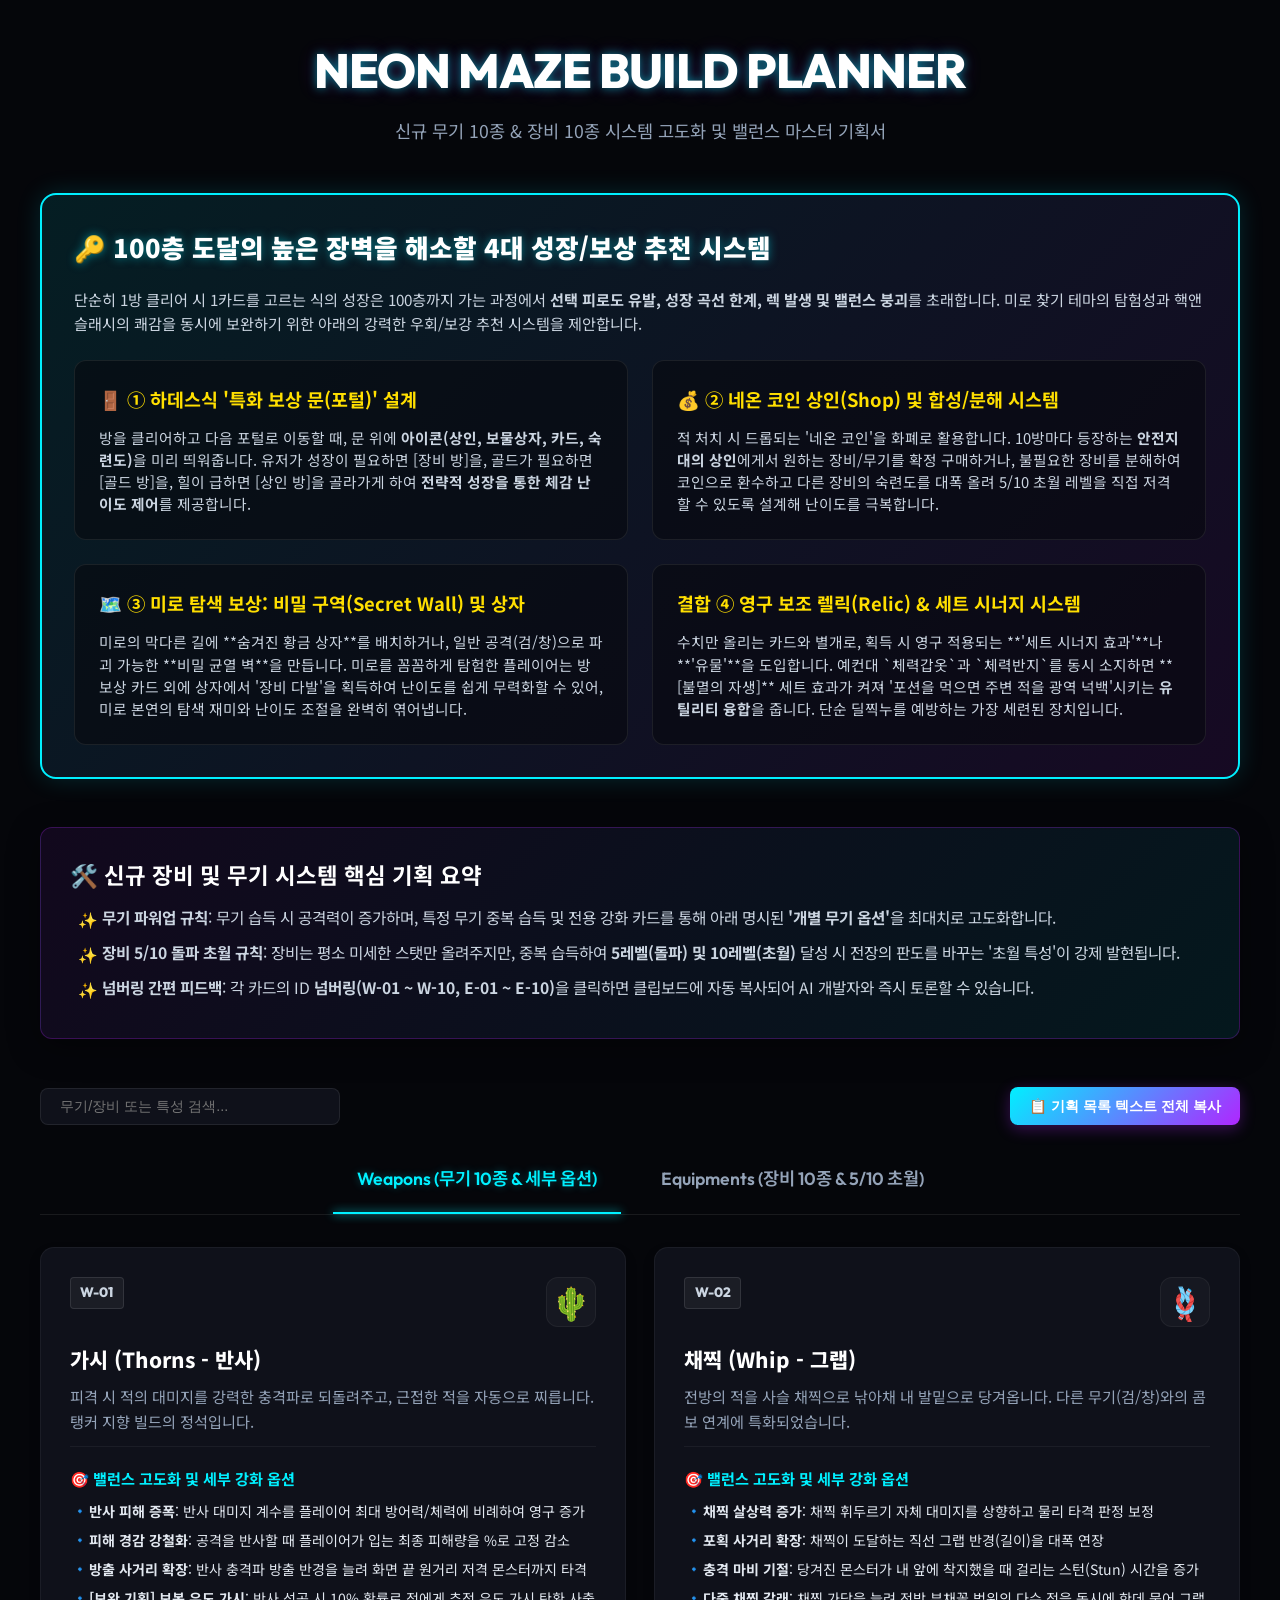
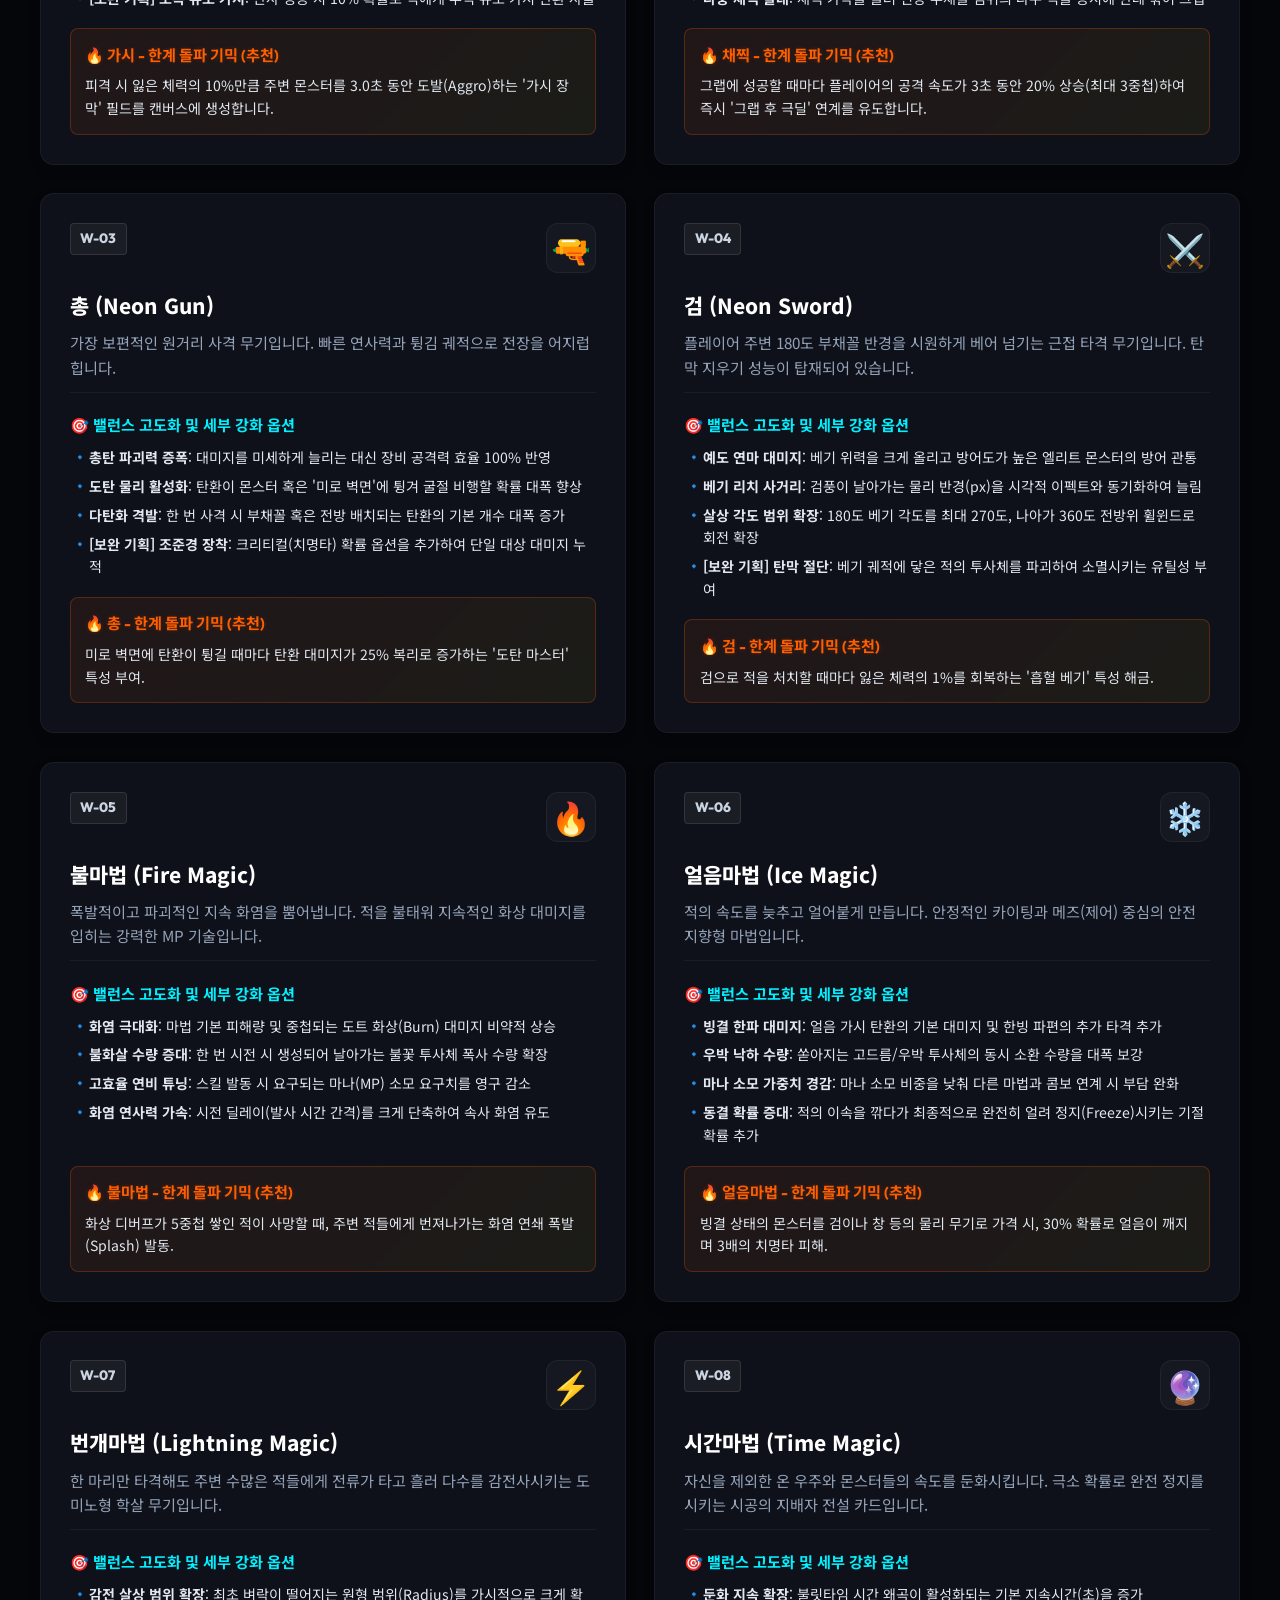
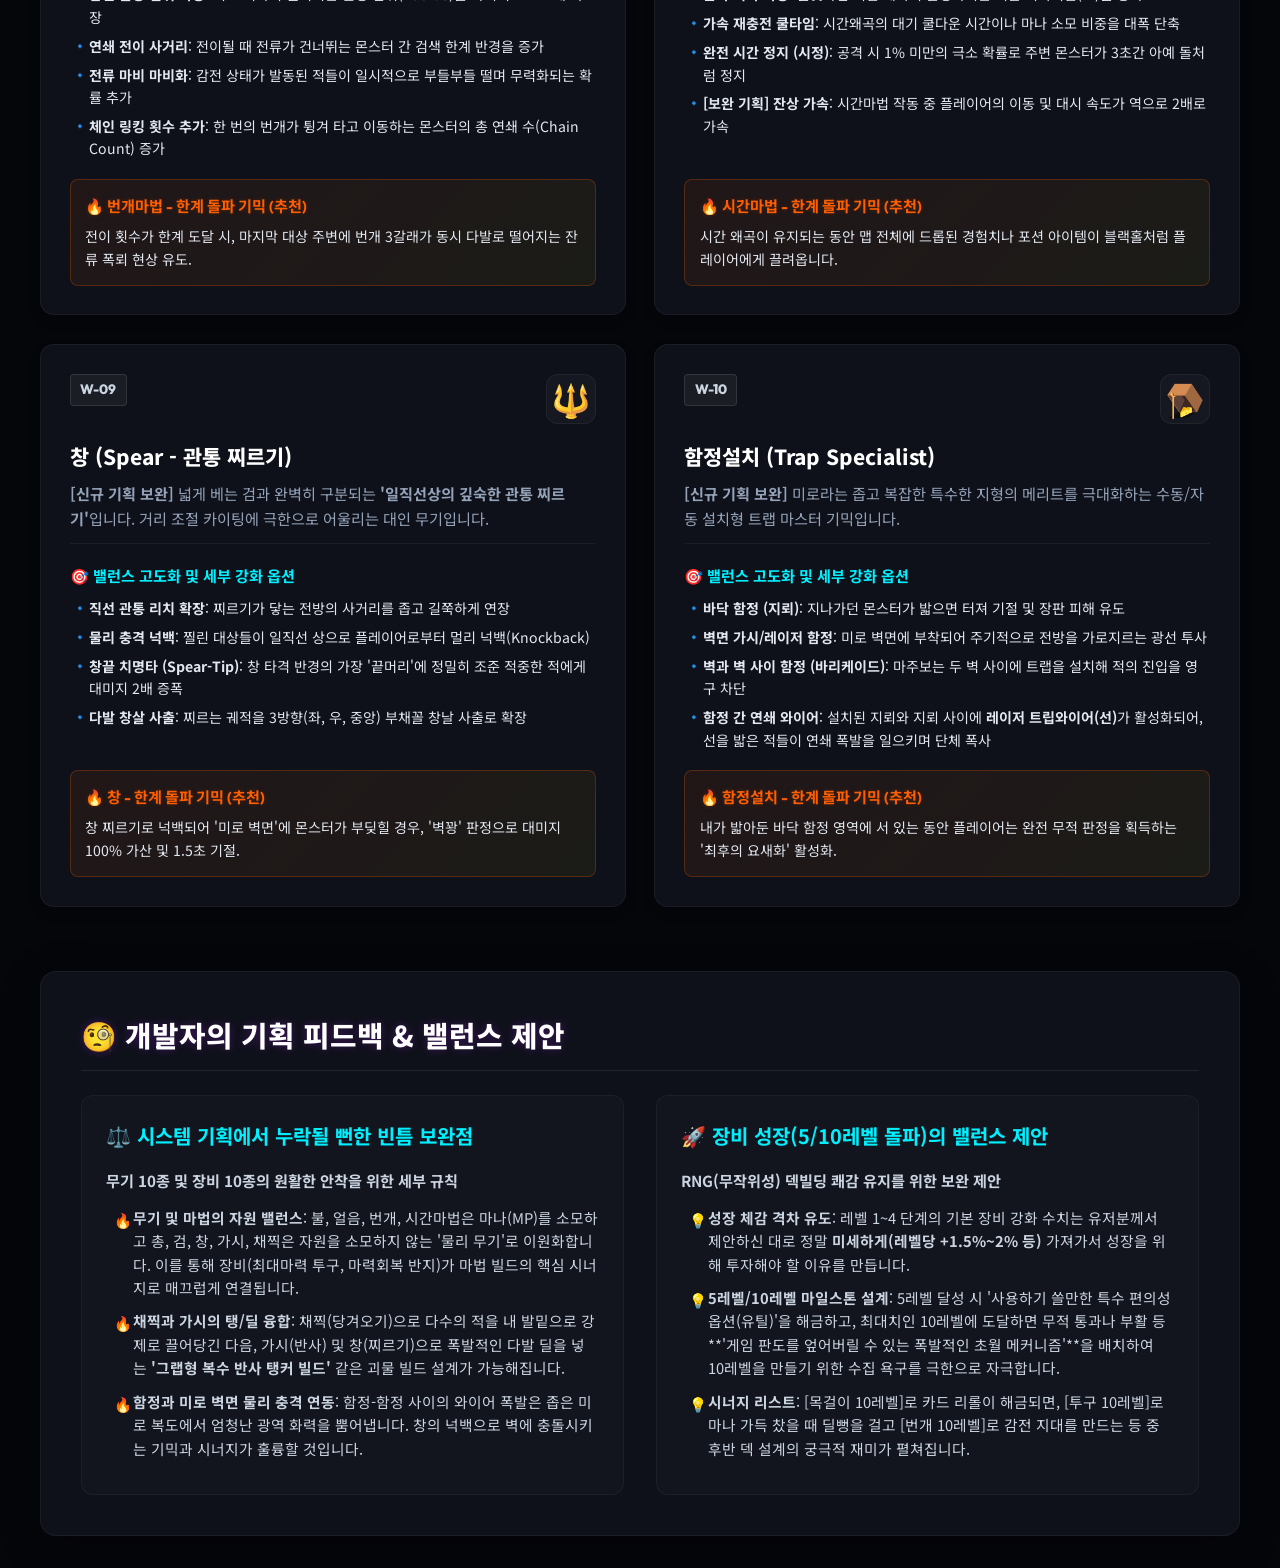
==== cards_list.html @ 419f5052 "밸런스조절4" ====
<!DOCTYPE html>
<html lang="ko">
<head>
    <meta charset="UTF-8">
    <meta name="viewport" content="width=device-width, initial-scale=1.0">
    <title>네온 로그라이크 - 신규 무기/장비 기획 마스터 플래너</title>
    <!-- 구글 폰트 적용 (Outfit & Noto Sans KR) -->
    <link rel="preconnect" href="https://fonts.googleapis.com">
    <link rel="preconnect" href="https://fonts.gstatic.com" crossorigin>
    <link href="https://fonts.googleapis.com/css2?family=Noto+Sans+KR:wght@300;400;500;700;900&family=Outfit:wght@300;400;600;800&display=swap" rel="stylesheet">
    
    <style>
        :root {
            --bg-darker: #05060a;
            --bg-dark: #08090e;
            --bg-card: #0f111a;
            --border-neon: rgba(0, 240, 255, 0.15);
            --neon-blue: #00f0ff;
            --neon-purple: #b026ff;
            --neon-green: #39ff14;
            --neon-pink: #ff0055;
            --neon-yellow: #ffdf00;
            --neon-orange: #ff5e00;
            
            --rarity-common: #8e9297;
            --rarity-rare: #00f0ff;
            --rarity-epic: #b026ff;
            --rarity-legendary: #ffdf00;

            --font-main: 'Noto Sans KR', sans-serif;
            --font-title: 'Outfit', 'Noto Sans KR', sans-serif;
        }

        * {
            box-sizing: border-box;
            margin: 0;
            padding: 0;
        }

        body {
            background-color: var(--bg-darker);
            color: #e2e8f0;
            font-family: var(--font-main);
            line-height: 1.6;
            padding: 2rem 1rem;
            min-height: 100vh;
        }

        .container {
            max-width: 1200px;
            margin: 0 auto;
        }

        header {
            text-align: center;
            margin-bottom: 3rem;
            position: relative;
        }

        header h1 {
            font-family: var(--font-title);
            font-size: 3rem;
            font-weight: 800;
            letter-spacing: -1px;
            color: #fff;
            text-shadow: 0 0 10px rgba(0, 240, 255, 0.5), 0 0 20px rgba(176, 38, 255, 0.2);
            margin-bottom: 0.5rem;
        }

        header p {
            color: #94a3b8;
            font-size: 1.1rem;
        }

        /* 기획 길잡이 */
        .planning-intro {
            background: linear-gradient(135deg, rgba(176, 38, 255, 0.08) 0%, rgba(0, 240, 255, 0.08) 100%);
            border: 1px solid rgba(176, 38, 255, 0.25);
            border-radius: 12px;
            padding: 1.8rem;
            margin-bottom: 3rem;
            box-shadow: 0 8px 32px rgba(0, 0, 0, 0.4);
        }

        .planning-intro h2 {
            font-size: 1.4rem;
            color: #fff;
            margin-bottom: 0.8rem;
            display: flex;
            align-items: center;
            gap: 0.5rem;
        }

        .planning-intro ul {
            list-style: none;
            padding-left: 0.5rem;
        }

        .planning-intro li {
            margin-bottom: 0.6rem;
            position: relative;
            padding-left: 1.5rem;
            color: #cbd5e1;
            font-size: 0.98rem;
        }

        .planning-intro li::before {
            content: "✨";
            position: absolute;
            left: 0;
            top: 2px;
            color: var(--neon-blue);
        }

        /* 100층 난이도 완화 추천 기획 대시보드 */
        .level-100-solution {
            background: linear-gradient(135deg, rgba(0, 240, 255, 0.1) 0%, rgba(176, 38, 255, 0.1) 100%);
            border: 2px solid var(--neon-blue);
            border-radius: 16px;
            padding: 2rem;
            margin-bottom: 3rem;
            box-shadow: 0 0 25px rgba(0, 240, 255, 0.15);
        }

        .level-100-solution h2 {
            font-size: 1.6rem;
            font-weight: 900;
            color: #fff;
            margin-bottom: 1.2rem;
            display: flex;
            align-items: center;
            gap: 0.6rem;
            text-shadow: 0 0 10px rgba(0, 240, 255, 0.5);
        }

        .solution-grid {
            display: grid;
            grid-template-columns: 1fr;
            gap: 1.5rem;
            margin-top: 1.5rem;
        }

        @media (min-width: 768px) {
            .solution-grid {
                grid-template-columns: repeat(2, 1fr);
            }
        }

        .solution-card {
            background: rgba(8, 9, 14, 0.6);
            border: 1px solid rgba(255, 255, 255, 0.08);
            border-radius: 12px;
            padding: 1.5rem;
            transition: all 0.3s;
        }

        .solution-card:hover {
            border-color: var(--neon-purple);
            transform: translateY(-2px);
            box-shadow: 0 5px 15px rgba(176, 38, 255, 0.1);
        }

        .solution-card h3 {
            font-size: 1.15rem;
            color: var(--neon-yellow);
            margin-bottom: 0.8rem;
            display: flex;
            align-items: center;
            gap: 0.5rem;
        }

        .solution-card p {
            font-size: 0.92rem;
            color: #cbd5e1;
            line-height: 1.5;
        }

        /* 탭 내비게이션 */
        .tabs {
            display: flex;
            justify-content: center;
            gap: 1rem;
            margin-bottom: 2rem;
            border-bottom: 1px solid rgba(255, 255, 255, 0.08);
            padding-bottom: 1rem;
            flex-wrap: wrap;
        }

        .tab-btn {
            background: transparent;
            border: none;
            color: #94a3b8;
            font-family: var(--font-title);
            font-size: 1.1rem;
            font-weight: 600;
            padding: 0.5rem 1.5rem;
            cursor: pointer;
            transition: all 0.3s ease;
            position: relative;
            outline: none;
        }

        .tab-btn:hover {
            color: #fff;
        }

        .tab-btn.active {
            color: var(--neon-blue);
            text-shadow: 0 0 8px rgba(0, 240, 255, 0.3);
        }

        .tab-btn.active::after {
            content: "";
            position: absolute;
            bottom: -1rem;
            left: 0;
            width: 100%;
            height: 2px;
            background-color: var(--neon-blue);
            box-shadow: 0 0 10px var(--neon-blue);
        }

        /* 카드 그리드 */
        .card-grid {
            display: grid;
            grid-template-columns: 1fr;
            gap: 1.8rem;
        }

        @media (min-width: 768px) {
            .card-grid {
                grid-template-columns: repeat(2, 1fr);
            }
        }

        .tab-content {
            display: none;
        }

        .tab-content.active {
            display: block;
            animation: fadeIn 0.4s ease-in-out;
        }

        @keyframes fadeIn {
            from { opacity: 0; transform: translateY(10px); }
            to { opacity: 1; transform: translateY(0); }
        }

        /* 개별 카드 디자인 */
        .card-item {
            background-color: var(--bg-card);
            border: 1px solid rgba(255, 255, 255, 0.05);
            border-radius: 14px;
            padding: 1.8rem;
            position: relative;
            overflow: hidden;
            display: flex;
            flex-direction: column;
            justify-content: space-between;
            transition: all 0.3s cubic-bezier(0.25, 0.8, 0.25, 1);
            box-shadow: 0 6px 12px rgba(0, 0, 0, 0.2);
        }

        .card-item:hover {
            transform: translateY(-4px);
            border-color: var(--border-neon);
            box-shadow: 0 12px 24px rgba(0, 0, 0, 0.35), 0 0 20px rgba(0, 240, 255, 0.08);
        }

        .card-header {
            display: flex;
            justify-content: space-between;
            align-items: flex-start;
            margin-bottom: 1rem;
        }

        .card-id {
            font-family: var(--font-title);
            font-size: 0.85rem;
            font-weight: 800;
            background: rgba(255, 255, 255, 0.05);
            border: 1px solid rgba(255, 255, 255, 0.1);
            padding: 0.25rem 0.6rem;
            border-radius: 4px;
            color: #cbd5e1;
            cursor: pointer;
            transition: all 0.2s;
        }

        .card-id:hover {
            background: var(--neon-blue);
            color: var(--bg-darker);
            border-color: var(--neon-blue);
            box-shadow: 0 0 8px var(--neon-blue);
        }

        .card-icon-wrap {
            font-size: 2rem;
            background: rgba(255, 255, 255, 0.03);
            width: 50px;
            height: 50px;
            display: flex;
            align-items: center;
            justify-content: center;
            border-radius: 12px;
            border: 1px solid rgba(255, 255, 255, 0.05);
        }

        .card-title {
            font-size: 1.3rem;
            font-weight: 800;
            color: #fff;
            margin-bottom: 0.5rem;
            display: flex;
            align-items: center;
            gap: 0.5rem;
        }

        .card-description {
            font-size: 0.95rem;
            color: #94a3b8;
            margin-bottom: 1.2rem;
            border-bottom: 1px solid rgba(255, 255, 255, 0.05);
            padding-bottom: 0.8rem;
        }

        /* 세부 옵션 & 밸런스 튜닝 박스 */
        .option-section {
            margin-bottom: 1.2rem;
        }

        .option-section h4 {
            font-size: 0.95rem;
            color: var(--neon-blue);
            margin-bottom: 0.6rem;
            display: flex;
            align-items: center;
            gap: 0.4rem;
        }

        .option-list {
            list-style: none;
            padding-left: 0.2rem;
        }

        .option-list li {
            font-size: 0.88rem;
            color: #e2e8f0;
            margin-bottom: 0.4rem;
            padding-left: 1rem;
            position: relative;
        }

        .option-list li::before {
            content: "🔹";
            position: absolute;
            left: 0;
            font-size: 0.7rem;
            top: 2px;
        }

        /* 5레벨/10레벨 돌파 효과 박스 */
        .overload-box {
            background: linear-gradient(135deg, rgba(255, 94, 0, 0.08) 0%, rgba(255, 223, 0, 0.05) 100%);
            border: 1px solid rgba(255, 94, 0, 0.25);
            border-radius: 8px;
            padding: 0.9rem;
            font-size: 0.88rem;
            margin-top: auto;
        }

        .overload-box strong {
            color: var(--neon-orange);
            display: block;
            margin-bottom: 0.4rem;
            font-family: var(--font-title);
            font-size: 0.95rem;
            text-shadow: 0 0 5px rgba(255, 94, 0, 0.2);
        }

        .overload-box p {
            margin-bottom: 0.3rem;
            padding-left: 0.8rem;
            position: relative;
            color: #cbd5e1;
        }

        .overload-box p::before {
            content: "•";
            position: absolute;
            left: 0;
            color: var(--neon-yellow);
            font-weight: bold;
        }

        /* 알림 메시지 */
        .toast {
            position: fixed;
            bottom: 20px;
            right: 20px;
            background: var(--bg-card);
            border: 1px solid var(--neon-blue);
            color: #fff;
            padding: 0.8rem 1.5rem;
            border-radius: 8px;
            font-weight: 600;
            box-shadow: 0 10px 30px rgba(0, 0, 0, 0.5), 0 0 15px rgba(0, 240, 255, 0.2);
            z-index: 1000;
            opacity: 0;
            transform: translateY(20px);
            transition: all 0.3s ease;
            pointer-events: none;
        }

        .toast.show {
            opacity: 1;
            transform: translateY(0);
        }

        /* 퀵 서치 및 필터 */
        .search-container {
            display: flex;
            justify-content: space-between;
            align-items: center;
            margin-bottom: 2rem;
            gap: 1rem;
            flex-wrap: wrap;
        }

        .search-input {
            background: var(--bg-card);
            border: 1px solid rgba(255, 255, 255, 0.08);
            color: #fff;
            padding: 0.6rem 1.2rem;
            border-radius: 8px;
            width: 100%;
            max-width: 300px;
            font-size: 0.9rem;
            outline: none;
            transition: all 0.3s;
        }

        .search-input:focus {
            border-color: var(--neon-blue);
            box-shadow: 0 0 10px rgba(0, 240, 255, 0.2);
        }

        .copy-list-btn {
            background: linear-gradient(135deg, var(--neon-blue), var(--neon-purple));
            border: none;
            color: #fff;
            padding: 0.6rem 1.2rem;
            border-radius: 8px;
            font-weight: 700;
            font-size: 0.9rem;
            cursor: pointer;
            transition: all 0.3s;
            box-shadow: 0 4px 15px rgba(176, 38, 255, 0.3);
        }

        .copy-list-btn:hover {
            transform: translateY(-2px);
            box-shadow: 0 6px 20px rgba(176, 38, 255, 0.5), 0 0 10px rgba(0, 240, 255, 0.3);
        }

        /* 기획 종합 토론 및 밸런스 제안 */
        .summary-discussion {
            margin-top: 4rem;
            background: var(--bg-card);
            border: 1px solid rgba(255, 255, 255, 0.05);
            border-radius: 16px;
            padding: 2.5rem;
            box-shadow: 0 10px 40px rgba(0, 0, 0, 0.3);
        }

        .summary-discussion h2 {
            font-size: 1.8rem;
            font-weight: 800;
            color: #fff;
            margin-bottom: 1.5rem;
            text-shadow: 0 0 8px rgba(176, 38, 255, 0.3);
            border-bottom: 1px solid rgba(255, 255, 255, 0.08);
            padding-bottom: 0.8rem;
        }

        .discussion-grid {
            display: grid;
            grid-template-columns: 1fr;
            gap: 2rem;
        }

        @media (min-width: 768px) {
            .discussion-grid {
                grid-template-columns: repeat(2, 1fr);
            }
        }

        .disc-card {
            background: rgba(255, 255, 255, 0.02);
            border: 1px solid rgba(255, 255, 255, 0.04);
            border-radius: 12px;
            padding: 1.5rem;
        }

        .disc-card h3 {
            font-size: 1.25rem;
            color: var(--neon-blue);
            margin-bottom: 1rem;
            display: flex;
            align-items: center;
            gap: 0.5rem;
        }

        .disc-card p {
            font-size: 0.95rem;
            color: #cbd5e1;
            margin-bottom: 0.8rem;
        }

        .disc-card ul {
            list-style: none;
            padding-left: 0.5rem;
        }

        .disc-card li {
            margin-bottom: 0.6rem;
            position: relative;
            padding-left: 1.2rem;
            font-size: 0.92rem;
            color: #cbd5e1;
        }

        .disc-card li::before {
            content: "🔥";
            position: absolute;
            left: 0;
            font-size: 0.9rem;
            top: 2px;
        }

        .disc-card.light li::before {
            content: "💡";
        }
    </style>
</head>
<body>

<div class="container">
    <header>
        <h1>NEON MAZE BUILD PLANNER</h1>
        <p>신규 무기 10종 & 장비 10종 시스템 고도화 및 밸런스 마스터 기획서</p>
    </header>

    <!-- 100층 도달을 위한 난이도 보정 대안 제안서 -->
    <div class="level-100-solution">
        <h2>🔑 100층 도달의 높은 장벽을 해소할 4대 성장/보상 추천 시스템</h2>
        <p style="color: #cbd5e1; font-size: 0.95rem; margin-bottom: 1.5rem;">
            단순히 1방 클리어 시 1카드를 고르는 식의 성장은 100층까지 가는 과정에서 <strong>선택 피로도 유발, 성장 곡선 한계, 렉 발생 및 밸런스 붕괴</strong>를 초래합니다. 
            미로 찾기 테마의 탐험성과 핵앤슬래시의 쾌감을 동시에 보완하기 위한 아래의 강력한 우회/보강 추천 시스템을 제안합니다.
        </p>
        
        <div class="solution-grid">
            <!-- 1. 특화 문/방 시스템 -->
            <div class="solution-card">
                <h3>🚪 ① 하데스식 '특화 보상 문(포털)' 설계</h3>
                <p>
                    방을 클리어하고 다음 포털로 이동할 때, 문 위에 <strong>아이콘(상인, 보물상자, 카드, 숙련도)</strong>을 미리 띄워줍니다. 
                    유저가 성장이 필요하면 [장비 방]을, 골드가 필요하면 [골드 방]을, 힐이 급하면 [상인 방]을 골라가게 하여 <strong>전략적 성장을 통한 체감 난이도 제어</strong>를 제공합니다.
                </p>
            </div>

            <!-- 2. 상인 및 골드 시스템 -->
            <div class="solution-card">
                <h3>💰 ② 네온 코인 상인(Shop) 및 합성/분해 시스템</h3>
                <p>
                    적 처치 시 드롭되는 '네온 코인'을 화폐로 활용합니다. 
                    10방마다 등장하는 <strong>안전지대의 상인</strong>에게서 원하는 장비/무기를 확정 구매하거나, 불필요한 장비를 분해하여 코인으로 환수하고 다른 장비의 숙련도를 대폭 올려 5/10 초월 레벨을 직접 저격할 수 있도록 설계해 난이도를 극복합니다.
                </p>
            </div>

            <!-- 3. 미로의 탐험 요소 (비밀 방) -->
            <div class="solution-card">
                <h3>🗺️ ③ 미로 탐색 보상: 비밀 구역(Secret Wall) 및 상자</h3>
                <p>
                    미로의 막다른 길에 **숨겨진 황금 상자**를 배치하거나, 일반 공격(검/창)으로 파괴 가능한 **비밀 균열 벽**을 만듭니다. 
                    미로를 꼼꼼하게 탐험한 플레이어는 방 보상 카드 외에 상자에서 '장비 다발'을 획득하여 난이도를 쉽게 무력화할 수 있어, 미로 본연의 탐색 재미와 난이도 조절을 완벽히 엮어냅니다.
                </p>
            </div>

            <!-- 4. 영구 렐릭 및 세트 시너지 -->
            <div class="solution-card">
                <h3>결합 ④ 영구 보조 렐릭(Relic) & 세트 시너지 시스템</h3>
                <p>
                    수치만 올리는 카드와 별개로, 획득 시 영구 적용되는 **'세트 시너지 효과'**나 **'유물'**을 도입합니다. 
                    예컨대 `체력갑옷`과 `체력반지`를 동시 소지하면 **[불멸의 자생]** 세트 효과가 켜져 '포션을 먹으면 주변 적을 광역 넉백'시키는 <strong>유틸리티 융합</strong>을 줍니다. 단순 딜찍누를 예방하는 가장 세련된 장치입니다.
                </p>
            </div>
        </div>
    </div>

    <!-- 기획 길잡이 -->
    <div class="planning-intro">
        <h2>🛠️ 신규 장비 및 무기 시스템 핵심 기획 요약</h2>
        <ul>
            <li><strong>무기 파워업 규칙</strong>: 무기 습득 시 공격력이 증가하며, 특정 무기 중복 습득 및 전용 강화 카드를 통해 아래 명시된 <strong>'개별 무기 옵션'</strong>을 최대치로 고도화합니다.</li>
            <li><strong>장비 5/10 돌파 초월 규칙</strong>: 장비는 평소 미세한 스탯만 올려주지만, 중복 습득하여 <strong>5레벨(돌파) 및 10레벨(초월)</strong> 달성 시 전장의 판도를 바꾸는 '초월 특성'이 강제 발현됩니다.</li>
            <li><strong>넘버링 간편 피드백</strong>: 각 카드의 ID <strong>넘버링(W-01 ~ W-10, E-01 ~ E-10)</strong>을 클릭하면 클립보드에 자동 복사되어 AI 개발자와 즉시 토론할 수 있습니다.</li>
        </ul>
    </div>

    <!-- 필터 및 검색 바 -->
    <div class="search-container">
        <input type="text" class="search-input" id="searchInput" placeholder="무기/장비 또는 특성 검색..." onkeyup="filterCards()">
        <button class="copy-list-btn" onclick="copyPlannerText()">📋 기획 목록 텍스트 전체 복사</button>
    </div>

    <!-- 탭 내비게이션 -->
    <div class="tabs">
        <button class="tab-btn active" onclick="switchTab(event, 'tab-weapons')">Weapons (무기 10종 & 세부 옵션)</button>
        <button class="tab-btn" onclick="switchTab(event, 'tab-equipments')">Equipments (장비 10종 & 5/10 초월)</button>
    </div>

    <!-- 1. 무기 10종 탭 -->
    <div id="tab-weapons" class="tab-content active">
        <div class="card-grid" id="weaponsGrid">
            
            <!-- W-01: 가시 (반사데미지) -->
            <div class="card-item" data-title="가시 반사데미지" data-desc="반사 데미지 증가, 데미지 감소, 반사거리 증가">
                <div>
                    <div class="card-header">
                        <span class="card-id" onclick="copyId('W-01')" title="클릭하여 복사">W-01</span>
                        <div class="card-icon-wrap" style="color: var(--neon-pink);">🌵</div>
                    </div>
                    <div class="card-title">가시 (Thorns - 반사)</div>
                    <div class="card-description">피격 시 적의 대미지를 강력한 충격파로 되돌려주고, 근접한 적을 자동으로 찌릅니다. 탱커 지향 빌드의 정석입니다.</div>
                    
                    <div class="option-section">
                        <h4>🎯 밸런스 고도화 및 세부 강화 옵션</h4>
                        <ul class="option-list">
                            <li><strong>반사 피해 증폭</strong>: 반사 대미지 계수를 플레이어 최대 방어력/체력에 비례하여 영구 증가</li>
                            <li><strong>피해 경감 강철화</strong>: 공격을 반사할 때 플레이어가 입는 최종 피해량을 %로 고정 감소</li>
                            <li><strong>방출 사거리 확장</strong>: 반사 충격파 방출 반경을 늘려 화면 끝 원거리 저격 몬스터까지 타격</li>
                            <li><strong>[보완 기획] 보복 유도 가시</strong>: 반사 성공 시 10% 확률로 적에게 추적 유도 가시 탄환 사출</li>
                        </ul>
                    </div>
                </div>
                <div class="overload-box">
                    <strong>🔥 가시 - 한계 돌파 기믹 (추천)</strong>
                    피격 시 잃은 체력의 10%만큼 주변 몬스터를 3.0초 동안 도발(Aggro)하는 '가시 장막' 필드를 캔버스에 생성합니다.
                </div>
            </div>

            <!-- W-02: 채찍 (당겨오기) -->
            <div class="card-item" data-title="채찍 당겨오기" data-desc="채찍 데미지 증가, 당겨오는 거리, 적 스턴 시간, 채찍 숫자">
                <div>
                    <div class="card-header">
                        <span class="card-id" onclick="copyId('W-02')" title="클릭하여 복사">W-02</span>
                        <div class="card-icon-wrap" style="color: var(--neon-green);">🪢</div>
                    </div>
                    <div class="card-title">채찍 (Whip - 그랩)</div>
                    <div class="card-description">전방의 적을 사슬 채찍으로 낚아채 내 발밑으로 당겨옵니다. 다른 무기(검/창)와의 콤보 연계에 특화되었습니다.</div>
                    
                    <div class="option-section">
                        <h4>🎯 밸런스 고도화 및 세부 강화 옵션</h4>
                        <ul class="option-list">
                            <li><strong>채찍 살상력 증가</strong>: 채찍 휘두르기 자체 대미지를 상향하고 물리 타격 판정 보정</li>
                            <li><strong>포획 사거리 확장</strong>: 채찍이 도달하는 직선 그랩 반경(길이)을 대폭 연장</li>
                            <li><strong>충격 마비 기절</strong>: 당겨진 몬스터가 내 앞에 착지했을 때 걸리는 스턴(Stun) 시간을 증가</li>
                            <li><strong>다중 채찍 갈래</strong>: 채찍 가닥을 늘려 전방 부채꼴 범위의 다수 적을 동시에 한데 묶어 그랩</li>
                        </ul>
                    </div>
                </div>
                <div class="overload-box">
                    <strong>🔥 채찍 - 한계 돌파 기믹 (추천)</strong>
                    그랩에 성공할 때마다 플레이어의 공격 속도가 3초 동안 20% 상승(최대 3중첩)하여 즉시 '그랩 후 극딜' 연계를 유도합니다.
                </div>
            </div>

            <!-- W-03: 총 -->
            <div class="card-item" data-title="총" data-desc="데미지 증가, 팅기는 확율, 탄환의 갯수">
                <div>
                    <div class="card-header">
                        <span class="card-id" onclick="copyId('W-03')" title="클릭하여 복사">W-03</span>
                        <div class="card-icon-wrap" style="color: var(--neon-blue);">🔫</div>
                    </div>
                    <div class="card-title">총 (Neon Gun)</div>
                    <div class="card-description">가장 보편적인 원거리 사격 무기입니다. 빠른 연사력과 튕김 궤적으로 전장을 어지럽힙니다.</div>
                    
                    <div class="option-section">
                        <h4>🎯 밸런스 고도화 및 세부 강화 옵션</h4>
                        <ul class="option-list">
                            <li><strong>총탄 파괴력 증폭</strong>: 대미지를 미세하게 늘리는 대신 장비 공격력 효율 100% 반영</li>
                            <li><strong>도탄 물리 활성화</strong>: 탄환이 몬스터 혹은 '미로 벽면'에 튕겨 굴절 비행할 확률 대폭 향상</li>
                            <li><strong>다탄화 격발</strong>: 한 번 사격 시 부채꼴 혹은 전방 배치되는 탄환의 기본 개수 대폭 증가</li>
                            <li><strong>[보완 기획] 조준경 장착</strong>: 크리티컬(치명타) 확률 옵션을 추가하여 단일 대상 대미지 누적</li>
                        </ul>
                    </div>
                </div>
                <div class="overload-box">
                    <strong>🔥 총 - 한계 돌파 기믹 (추천)</strong>
                    미로 벽면에 탄환이 튕길 때마다 탄환 대미지가 25% 복리로 증가하는 '도탄 마스터' 특성 부여.
                </div>
            </div>

            <!-- W-04: 검 -->
            <div class="card-item" data-title="검" data-desc="검 데미지 증가, 검 사정거리, 검 범위">
                <div>
                    <div class="card-header">
                        <span class="card-id" onclick="copyId('W-04')" title="클릭하여 복사">W-04</span>
                        <div class="card-icon-wrap" style="color: var(--neon-purple);">⚔️</div>
                    </div>
                    <div class="card-title">검 (Neon Sword)</div>
                    <div class="card-description">플레이어 주변 180도 부채꼴 반경을 시원하게 베어 넘기는 근접 타격 무기입니다. 탄막 지우기 성능이 탑재되어 있습니다.</div>
                    
                    <div class="option-section">
                        <h4>🎯 밸런스 고도화 및 세부 강화 옵션</h4>
                        <ul class="option-list">
                            <li><strong>예도 연마 대미지</strong>: 베기 위력을 크게 올리고 방어도가 높은 엘리트 몬스터의 방어 관통</li>
                            <li><strong>베기 리치 사거리</strong>: 검풍이 날아가는 물리 반경(px)을 시각적 이펙트와 동기화하여 늘림</li>
                            <li><strong>살상 각도 범위 확장</strong>: 180도 베기 각도를 최대 270도, 나아가 360도 전방위 휠윈드로 회전 확장</li>
                            <li><strong>[보완 기획] 탄막 절단</strong>: 베기 궤적에 닿은 적의 투사체를 파괴하여 소멸시키는 유틸성 부여</li>
                        </ul>
                    </div>
                </div>
                <div class="overload-box">
                    <strong>🔥 검 - 한계 돌파 기믹 (추천)</strong>
                    검으로 적을 처치할 때마다 잃은 체력의 1%를 회복하는 '흡혈 베기' 특성 해금.
                </div>
            </div>

            <!-- W-05: 불마법 -->
            <div class="card-item" data-title="불마법" data-desc="마법 데미지, 수량증가, 소모 마나량 감소, 발사시간 감소, 불타는 확율">
                <div>
                    <div class="card-header">
                        <span class="card-id" onclick="copyId('W-05')" title="클릭하여 복사">W-05</span>
                        <div class="card-icon-wrap" style="color: var(--neon-orange);">🔥</div>
                    </div>
                    <div class="card-title">불마법 (Fire Magic)</div>
                    <div class="card-description">폭발적이고 파괴적인 지속 화염을 뿜어냅니다. 적을 불태워 지속적인 화상 대미지를 입히는 강력한 MP 기술입니다.</div>
                    
                    <div class="option-section">
                        <h4>🎯 밸런스 고도화 및 세부 강화 옵션</h4>
                        <ul class="option-list">
                            <li><strong>화염 극대화</strong>: 마법 기본 피해량 및 중첩되는 도트 화상(Burn) 대미지 비약적 상승</li>
                            <li><strong>불화살 수량 증대</strong>: 한 번 시전 시 생성되어 날아가는 불꽃 투사체 폭사 수량 확장</li>
                            <li><strong>고효율 연비 튜닝</strong>: 스킬 발동 시 요구되는 마나(MP) 소모 요구치를 영구 감소</li>
                            <li><strong>화염 연사력 가속</strong>: 시전 딜레이(발사 시간 간격)를 크게 단축하여 속사 화염 유도</li>
                        </ul>
                    </div>
                </div>
                <div class="overload-box">
                    <strong>🔥 불마법 - 한계 돌파 기믹 (추천)</strong>
                    화상 디버프가 5중첩 쌓인 적이 사망할 때, 주변 적들에게 번져나가는 화염 연쇄 폭발(Splash) 발동.
                </div>
            </div>

            <!-- W-06: 얼음마법 -->
            <div class="card-item" data-title="얼음마법" data-desc="마법 데미지, 수량증가, 소모 마나량 감소, 발사시간 감소, 얼어버리는 확율">
                <div>
                    <div class="card-header">
                        <span class="card-id" onclick="copyId('W-06')" title="클릭하여 복사">W-06</span>
                        <div class="card-icon-wrap" style="color: var(--neon-blue);">❄️</div>
                    </div>
                    <div class="card-title">얼음마법 (Ice Magic)</div>
                    <div class="card-description">적의 속도를 늦추고 얼어붙게 만듭니다. 안정적인 카이팅과 메즈(제어) 중심의 안전 지향형 마법입니다.</div>
                    
                    <div class="option-section">
                        <h4>🎯 밸런스 고도화 및 세부 강화 옵션</h4>
                        <ul class="option-list">
                            <li><strong>빙결 한파 대미지</strong>: 얼음 가시 탄환의 기본 대미지 및 한빙 파편의 추가 타격 추가</li>
                            <li><strong>우박 낙하 수량</strong>: 쏟아지는 고드름/우박 투사체의 동시 소환 수량을 대폭 보강</li>
                            <li><strong>마나 소모 가중치 경감</strong>: 마나 소모 비중을 낮춰 다른 마법과 콤보 연계 시 부담 완화</li>
                            <li><strong>동결 확률 증대</strong>: 적의 이속을 깎다가 최종적으로 완전히 얼려 정지(Freeze)시키는 기절 확률 추가</li>
                        </ul>
                    </div>
                </div>
                <div class="overload-box">
                    <strong>🔥 얼음마법 - 한계 돌파 기믹 (추천)</strong>
                    빙결 상태의 몬스터를 검이나 창 등의 물리 무기로 가격 시, 30% 확률로 얼음이 깨지며 3배의 치명타 피해.
                </div>
            </div>

            <!-- W-07: 번개마법 -->
            <div class="card-item" data-title="번개마법" data-desc="감전 범위, 번개 전이 범위, 마비 확율, 전이 횟수">
                <div>
                    <div class="card-header">
                        <span class="card-id" onclick="copyId('W-07')" title="클릭하여 복사">W-07</span>
                        <div class="card-icon-wrap" style="color: var(--neon-yellow);">⚡</div>
                    </div>
                    <div class="card-title">번개마법 (Lightning Magic)</div>
                    <div class="card-description">한 마리만 타격해도 주변 수많은 적들에게 전류가 타고 흘러 다수를 감전사시키는 도미노형 학살 무기입니다.</div>
                    
                    <div class="option-section">
                        <h4>🎯 밸런스 고도화 및 세부 강화 옵션</h4>
                        <ul class="option-list">
                            <li><strong>감전 살상 범위 확장</strong>: 최초 벼락이 떨어지는 원형 범위(Radius)를 가시적으로 크게 확장</li>
                            <li><strong>연쇄 전이 사거리</strong>: 전이될 때 전류가 건너뛰는 몬스터 간 검색 한계 반경을 증가</li>
                            <li><strong>전류 마비 마비화</strong>: 감전 상태가 발동된 적들이 일시적으로 부들부들 떨며 무력화되는 확률 추가</li>
                            <li><strong>체인 링킹 횟수 추가</strong>: 한 번의 번개가 튕겨 타고 이동하는 몬스터의 총 연쇄 수(Chain Count) 증가</li>
                        </ul>
                    </div>
                </div>
                <div class="overload-box">
                    <strong>🔥 번개마법 - 한계 돌파 기믹 (추천)</strong>
                    전이 횟수가 한계 도달 시, 마지막 대상 주변에 번개 3갈래가 동시 다발로 떨어지는 잔류 폭뢰 현상 유도.
                </div>
            </div>

            <!-- W-08: 시간마법 -->
            <div class="card-item" data-title="시간마법" data-desc="느려지는 시간, 쿨타임 감소, 완전히 시간 멈출 확율">
                <div>
                    <div class="card-header">
                        <span class="card-id" onclick="copyId('W-08')" title="클릭하여 복사">W-08</span>
                        <div class="card-icon-wrap" style="color: var(--neon-purple);">🔮</div>
                    </div>
                    <div class="card-title">시간마법 (Time Magic)</div>
                    <div class="card-description">자신을 제외한 온 우주와 몬스터들의 속도를 둔화시킵니다. 극소 확률로 완전 정지를 시키는 시공의 지배자 전설 카드입니다.</div>
                    
                    <div class="option-section">
                        <h4>🎯 밸런스 고도화 및 세부 강화 옵션</h4>
                        <ul class="option-list">
                            <li><strong>둔화 지속 확장</strong>: 불릿타임 시간 왜곡이 활성화되는 기본 지속시간(초)을 증가</li>
                            <li><strong>가속 재충전 쿨타임</strong>: 시간왜곡의 대기 쿨다운 시간이나 마나 소모 비중을 대폭 단축</li>
                            <li><strong>완전 시간 정지 (시정)</strong>: 공격 시 1% 미만의 극소 확률로 주변 몬스터가 3초간 아예 돌처럼 정지</li>
                            <li><strong>[보완 기획] 잔상 가속</strong>: 시간마법 작동 중 플레이어의 이동 및 대시 속도가 역으로 2배로 가속</li>
                        </ul>
                    </div>
                </div>
                <div class="overload-box">
                    <strong>🔥 시간마법 - 한계 돌파 기믹 (추천)</strong>
                    시간 왜곡이 유지되는 동안 맵 전체에 드롭된 경험치나 포션 아이템이 블랙홀처럼 플레이어에게 끌려옵니다.
                </div>
            </div>

            <!-- W-09: 창 (Spear) -->
            <div class="card-item" data-title="창" data-desc="검과 비슷하지만 직선 찌르기 관통 관통력">
                <div>
                    <div class="card-header">
                        <span class="card-id" onclick="copyId('W-09')" title="클릭하여 복사">W-09</span>
                        <div class="card-icon-wrap" style="color: var(--neon-blue);">🔱</div>
                    </div>
                    <div class="card-title">창 (Spear - 관통 찌르기)</div>
                    <div class="card-description"><strong>[신규 기획 보완]</strong> 넓게 베는 검과 완벽히 구분되는 <strong>'일직선상의 깊숙한 관통 찌르기'</strong>입니다. 거리 조절 카이팅에 극한으로 어울리는 대인 무기입니다.</div>
                    
                    <div class="option-section">
                        <h4>🎯 밸런스 고도화 및 세부 강화 옵션</h4>
                        <ul class="option-list">
                            <li><strong>직선 관통 리치 확장</strong>: 찌르기가 닿는 전방의 사거리를 좁고 길쭉하게 연장</li>
                            <li><strong>물리 충격 넉백</strong>: 찔린 대상들이 일직선 상으로 플레이어로부터 멀리 넉백(Knockback)</li>
                            <li><strong>창끝 치명타 (Spear-Tip)</strong>: 창 타격 반경의 가장 '끝머리'에 정밀히 조준 적중한 적에게 대미지 2배 증폭</li>
                            <li><strong>다발 창살 사출</strong>: 찌르는 궤적을 3방향(좌, 우, 중앙) 부채꼴 창날 사출로 확장</li>
                        </ul>
                    </div>
                </div>
                <div class="overload-box">
                    <strong>🔥 창 - 한계 돌파 기믹 (추천)</strong>
                    창 찌르기로 넉백되어 '미로 벽면'에 몬스터가 부딪힐 경우, '벽꽝' 판정으로 대미지 100% 가산 및 1.5초 기절.
                </div>
            </div>

            <!-- W-10: 함정설치 -->
            <div class="card-item" data-title="함정설치" data-desc="바닥에 설치하는 함정, 벽에 설치하는 함정, 벽과 벽 사이, 함정과 함정 사이">
                <div>
                    <div class="card-header">
                        <span class="card-id" onclick="copyId('W-10')" title="클릭하여 복사">W-10</span>
                        <div class="card-icon-wrap" style="color: var(--neon-pink);">🪤</div>
                    </div>
                    <div class="card-title">함정설치 (Trap Specialist)</div>
                    <div class="card-description"><strong>[신규 기획 보완]</strong> 미로라는 좁고 복잡한 특수한 지형의 메리트를 극대화하는 수동/자동 설치형 트랩 마스터 기믹입니다.</div>
                    
                    <div class="option-section">
                        <h4>🎯 밸런스 고도화 및 세부 강화 옵션</h4>
                        <ul class="option-list">
                            <li><strong>바닥 함정 (지뢰)</strong>: 지나가던 몬스터가 밟으면 터져 기절 및 장판 피해 유도</li>
                            <li><strong>벽면 가시/레이저 함정</strong>: 미로 벽면에 부착되어 주기적으로 전방을 가로지르는 광선 투사</li>
                            <li><strong>벽과 벽 사이 함정 (바리케이드)</strong>: 마주보는 두 벽 사이에 트랩을 설치해 적의 진입을 영구 차단</li>
                            <li><strong>함정 간 연쇄 와이어</strong>: 설치된 지뢰와 지뢰 사이에 <strong>레이저 트립와이어(선)</strong>가 활성화되어, 선을 밟은 적들이 연쇄 폭발을 일으키며 단체 폭사</li>
                        </ul>
                    </div>
                </div>
                <div class="overload-box">
                    <strong>🔥 함정설치 - 한계 돌파 기믹 (추천)</strong>
                    내가 밟아둔 바닥 함정 영역에 서 있는 동안 플레이어는 완전 무적 판정을 획득하는 '최후의 요새화' 활성화.
                </div>
            </div>

        </div>
    </div>

    <!-- 2. 장비 10종 탭 -->
    <div id="tab-equipments" class="tab-content">
        <div class="card-grid" id="equipmentsGrid">
            
            <!-- E-01: 최대체력갑옷 -->
            <div class="card-item" data-title="최대체력갑옷" data-desc="체력 갑옷 피격 데미지 감소 부활">
                <div>
                    <div class="card-header">
                        <span class="card-id" onclick="copyId('E-01')" title="클릭하여 복사">E-01</span>
                        <div class="card-icon-wrap" style="color: var(--neon-pink);">🛡️</div>
                    </div>
                    <div class="card-title">최대체력 갑옷 (Plate Armor)</div>
                    <div class="card-description">플레이어의 근본 체력을 보강해 주는 수호 갑옷입니다. 생존의 최전선을 받쳐줍니다.</div>
                    
                    <div class="option-section">
                        <h4>📈 기본 성장 수치 (1~4레벨, 6~9레벨)</h4>
                        <ul class="option-list">
                            <li>최대 체력(HP)을 레벨당 <strong>+4</strong>씩 안전하게 미세 강화합니다.</li>
                        </ul>
                    </div>
                </div>
                <div class="overload-box" style="border-color: var(--neon-pink);">
                    <strong>🔮 레벨별 초월 스테이터스 폭발 이펙트</strong>
                    <p><strong>5레벨 달성시 (강철 의지)</strong>: 현재 체력이 30% 미만으로 낙하할 경우, 들어오는 모든 피해량 20% 영구 감산 보호막 상시 제공</p>
                    <p><strong>10레벨 달성시 (수호신의 가호)</strong>: 체력이 0에 도달하여 사망에 직면했을 때, 1회 부활(최대 체력의 50% 회복 상태로 기사회생)</p>
                </div>
            </div>

            <!-- E-02: 최대스테미너신발 -->
            <div class="card-item" data-title="최대스테미너신발" data-desc="스태미너 대시 회피 무적">
                <div>
                    <div class="card-header">
                        <span class="card-id" onclick="copyId('E-02')" title="클릭하여 복사">E-02</span>
                        <div class="card-icon-wrap" style="color: var(--neon-green);">🥾</div>
                    </div>
                    <div class="card-title">최대스테미너 신발 (Stamina Boots)</div>
                    <div class="card-description">미로에서 카이팅을 원활하게 돕는 활력용 부츠입니다. 기동성에 힘을 잔뜩 보탭니다.</div>
                    
                    <div class="option-section">
                        <h4>📈 기본 성장 수치 (1~4레벨, 6~9레벨)</h4>
                        <ul class="option-list">
                            <li>최대 기력(Stamina) 게이지의 최대 한계를 레벨당 <strong>+4</strong>씩 확장합니다.</li>
                        </ul>
                    </div>
                </div>
                <div class="overload-box" style="border-color: var(--neon-green);">
                    <strong>🔮 레벨별 초월 스테이터스 폭발 이펙트</strong>
                    <p><strong>5레벨 달성시 (가벼운 깃털)</strong>: 대시(Shift) 중 적 공격에 타격받을 경우, 물리 자동 회피율(EVD)이 즉시 15% 가산 적용</p>
                    <p><strong>10레벨 달성시 (시공의 질주)</strong>: 대시 시전 시간 전체 프레임 중 0.25초 동안 완전 무적 및 몬스터/벽 통과 돌진 기동</p>
                </div>
            </div>

            <!-- E-03: 공격범위장갑 -->
            <div class="card-item" data-title="공격범위장갑" data-desc="공격 범위 투사체 크기 충격파">
                <div>
                    <div class="card-header">
                        <span class="card-id" onclick="copyId('E-03')" title="클릭하여 복사">E-03</span>
                        <div class="card-icon-wrap" style="color: var(--neon-blue);">🧤</div>
                    </div>
                    <div class="card-title">공격범위 장갑 (Reach Gloves)</div>
                    <div class="card-description">투사체의 크기와 근접 찌르기/베기의 반경을 확장시켜 안전거리 확보에 지대하게 기여합니다.</div>
                    
                    <div class="option-section">
                        <h4>📈 기본 성장 수치 (1~4레벨, 6~9레벨)</h4>
                        <ul class="option-list">
                            <li>모든 기본 공격의 물리 타격 범위 및 사거리를 레벨당 <strong>+8px</strong>씩 확장합니다.</li>
                        </ul>
                    </div>
                </div>
                <div class="overload-box" style="border-color: var(--neon-blue);">
                    <strong>🔮 레벨별 초월 스테이터스 폭발 이펙트</strong>
                    <p><strong>5레벨 달성시 (지배적 리치)</strong>: 원거리 총탄 투사체의 히트박스(물리 크기)가 20% 거대화되어 명중 편의성 극대화</p>
                    <p><strong>10레벨 달성시 (파동의 권능)</strong>: 모든 1차 타격 물리 무기(검/창) 공격 시 전방으로 벽을 통과하는 미니 충격파 사출</p>
                </div>
            </div>

            <!-- E-04: 최대마력투구 -->
            <div class="card-item" data-title="최대마력투구" data-desc="마력 마나 투구 마력 역류">
                <div>
                    <div class="card-header">
                        <span class="card-id" onclick="copyId('E-04')" title="클릭하여 복사">E-04</span>
                        <div class="card-icon-wrap" style="color: var(--neon-purple);">🪖</div>
                    </div>
                    <div class="card-title">최대마력 투구 (Mana Helm)</div>
                    <div class="card-description">마력(MP) 한계를 비약적으로 확보하여 마법 연사 빌드의 리스크를 말끔히 지웁니다.</div>
                    
                    <div class="option-section">
                        <h4>📈 기본 성장 수치 (1~4레벨, 6~9레벨)</h4>
                        <ul class="option-list">
                            <li>플레이어의 최대 마력(maxMp) 수치를 레벨당 <strong>+8</strong>씩 확장합니다.</li>
                        </ul>
                    </div>
                </div>
                <div class="overload-box" style="border-color: var(--neon-purple);">
                    <strong>🔮 레벨별 초월 스테이터스 폭발 이펙트</strong>
                    <p><strong>5레벨 달성시 (마력 역류)</strong>: 마법 발동 시 20% 확률로 요구 MP를 아예 소모하지 않고 공짜로 스킬 방출</p>
                    <p><strong>10레벨 달성시 (현자의 지혜)</strong>: 플레이어의 현재 마나가 100% 가득 차 있을 때, 모든 물리 기본 위력 대미지가 상시 25% 가산</p>
                </div>
            </div>

            <!-- E-05: 행운목걸이 -->
            <div class="card-item" data-title="행운목걸이" data-desc="행운 운 드롭 리롤">
                <div>
                    <div class="card-header">
                        <span class="card-id" onclick="copyId('E-05')" title="클릭하여 복사">E-05</span>
                        <div class="card-icon-wrap" style="color: var(--neon-yellow);">📿</div>
                    </div>
                    <div class="card-title">행운 목걸이 (Luck Amulet)</div>
                    <div class="card-description">고등급 카드를 유도하고 몬스터 사후 약탈물 보너스를 비약적으로 높여주는 성장형 부적입니다.</div>
                    
                    <div class="option-section">
                        <h4>📈 기본 성장 수치 (1~4레벨, 6~9레벨)</h4>
                        <ul class="option-list">
                            <li>플레이어의 행운(LUK) 계수를 레벨당 <strong>+0.05</strong>씩 축적(소프트 캡 무력화)</li>
                        </ul>
                    </div>
                </div>
                <div class="overload-box" style="border-color: var(--neon-yellow);">
                    <strong>🔮 레벨별 초월 스테이터스 폭발 이펙트</strong>
                    <p><strong>5레벨 달성시 (황금의 길)</strong>: 정예(Elite) 몬스터 처치 시 2배의 자원(체력 포션/점수)을 확정 드롭</p>
                    <p><strong>10레벨 달성시 (기적의 운명)</strong>: 카드 선택 화면에서 1회 리롤(Reroll) 기능 활성화 및 추첨 시 Rare 등급 최저 보증</p>
                </div>
            </div>

            <!-- E-06: 마력회복반지 -->
            <div class="card-item" data-title="마력회복반지" data-desc="마나 회복 마력 반지">
                <div>
                    <div class="card-header">
                        <span class="card-id" onclick="copyId('E-06')" title="클릭하여 복사">E-06</span>
                        <div class="card-icon-wrap" style="color: var(--neon-blue);">💍</div>
                    </div>
                    <div class="card-title">마력회복 반지 (Mana Ring)</div>
                    <div class="card-description">마법 스킬을 평타처럼 시전할 수 있게 돕는 실시간 초당 마력 수급 링입니다.</div>
                    
                    <div class="option-section">
                        <h4>📈 기본 성장 수치 (1~4레벨, 6~9레벨)</h4>
                        <ul class="option-list">
                            <li>초당 마력(MP) 자연 재생 비율 수치를 레벨당 <strong>+0.3/s</strong>씩 영구 보강합니다.</li>
                        </ul>
                    </div>
                </div>
                <div class="overload-box" style="border-color: var(--neon-blue);">
                    <strong>🔮 레벨별 초월 스테이터스 폭발 이펙트</strong>
                    <p><strong>5레벨 달성시 (순환의 고리)</strong>: 몬스터 처치(Kill) 성공 시마다 최대 마나의 3%에 달하는 MP 즉시 환급 수급</p>
                    <p><strong>10레벨 달성시 (무한의 서클)</strong>: 특수기(불릿타임 시간 정지 장막) 발동 시 소모되는 마나 유지량이 50% 절감</p>
                </div>
            </div>

            <!-- E-07: 체력회복반지 -->
            <div class="card-item" data-title="체력회복반지" data-desc="체력 회복 물약">
                <div>
                    <div class="card-header">
                        <span class="card-id" onclick="copyId('E-07')" title="클릭하여 복사">E-07</span>
                        <div class="card-icon-wrap" style="color: var(--neon-green);">💍</div>
                    </div>
                    <div class="card-title">체력회복 반지 (Health Ring)</div>
                    <div class="card-description">치유 수단이 제한적인 좁은 미로 속에서 산소호흡기 역할을 하는 자동 체력 재생 링입니다.</div>
                    
                    <div class="option-section">
                        <h4>📈 기본 성장 수치 (1~4레벨, 6~9레벨)</h4>
                        <ul class="option-list">
                            <li>초당 체력 자연 회복 비율(hpRegen)을 레벨당 <strong>+0.15/s</strong>씩 누적 보강합니다.</li>
                        </ul>
                    </div>
                </div>
                <div class="overload-box" style="border-color: var(--neon-green);">
                    <strong>🔮 레벨별 초월 스테이터스 폭발 이펙트</strong>
                    <p><strong>5레벨 달성시 (활력 폭발)</strong>: 전장에 스폰된 붉은 네온 힐링 포션(물약) 획득 시 최종 치유 효율 50% 강제 증가</p>
                    <p><strong>10레벨 달성시 (자가 수선)</strong>: 적 공격에 피격되지 않은 안전 상태 5초 유지될 때마다, 초당 HP 재생 속도 3배 가속</p>
                </div>
            </div>

            <!-- E-08: 이동속도반지 -->
            <div class="card-item" data-title="이동속도반지" data-desc="이동 속도 반지">
                <div>
                    <div class="card-header">
                        <span class="card-id" onclick="copyId('E-08')" title="클릭하여 복사">E-08</span>
                        <div class="card-icon-wrap" style="color: var(--neon-orange);">💍</div>
                    </div>
                    <div class="card-title">이동속도 반지 (Speed Ring)</div>
                    <div class="card-description">경쾌한 속도로 미로 골목길 구석구석을 누비고 카이팅을 원활하게 돕는 신속의 링입니다.</div>
                    
                    <div class="option-section">
                        <h4>📈 기본 성장 수치 (1~4레벨, 6~9레벨)</h4>
                        <ul class="option-list">
                            <li>기본 이동 속도 계수(ms)를 레벨당 <strong>+1.5%</strong>씩 곱연산 상승시킵니다.</li>
                        </ul>
                    </div>
                </div>
                <div class="overload-box" style="border-color: var(--neon-orange);">
                    <strong>🔮 레벨별 초월 스테이터스 폭발 이펙트</strong>
                    <p><strong>5레벨 달성시 (바람의 상처)</strong>: 멈추지 않고 계속 달려서 이동하는 상태를 2초 유지 시, 공격 위력 10% 증가 버프 획득</p>
                    <p><strong>10레벨 달성시 (초신성 기동)</strong>: 몬스터 충돌 크기 스쳐지나갈 정도 근접 회피 성공 시, 이동 속도 3초간 50% 폭발적 가속</p>
                </div>
            </div>

            <!-- E-09: 공격속도반지 -->
            <div class="card-item" data-title="공격속도반지" data-desc="공격 속도 반지 연사 속도">
                <div>
                    <div class="card-header">
                        <span class="card-id" onclick="copyId('E-09')" title="클릭하여 복사">E-09</span>
                        <div class="card-icon-wrap" style="color: var(--neon-yellow);">💍</div>
                    </div>
                    <div class="card-title">공격속도 반지 (Haste Ring)</div>
                    <div class="card-description">총탄의 연사력과 찌르기/베기 동작 프레임을 비약적으로 끌어당겨 DPS를 폭발적으로 올립니다.</div>
                    
                    <div class="option-section">
                        <h4>📈 기본 성장 수치 (1~4레벨, 6~9레벨)</h4>
                        <ul class="option-list">
                            <li>연사 공격 속도 주기(aspd)를 레벨당 <strong>+2%</strong>씩 가속 단축 적용합니다.</li>
                        </ul>
                    </div>
                </div>
                <div class="overload-box" style="border-color: var(--neon-yellow);">
                    <strong>🔮 레벨별 초월 스테이터스 폭발 이펙트</strong>
                    <p><strong>5레벨 달성시 (쾌속 시전)</strong>: 모든 채널링/시전 지연 준비 동작 애니메이션 프레임을 강제로 15% 일괄 단축</p>
                    <p><strong>10레벨 달성시 (무한 연사)</strong>: 마우스를 3초 동안 쉬지 않고 공격 사격 진행 시, 인게임 최대 제한 속도 리미트 해제</p>
                </div>
            </div>

            <!-- E-10: 회피증가 반지 -->
            <div class="card-item" data-title="회피증가 반지" data-desc="회피 증가 회피율 섬광">
                <div>
                    <div class="card-header">
                        <span class="card-id" onclick="copyId('E-10')" title="클릭하여 복사">E-10</span>
                        <div class="card-icon-wrap" style="color: var(--neon-pink);">💍</div>
                    </div>
                    <div class="card-title">회피증가 반지 (Evasion Ring)</div>
                    <div class="card-description">피격 위기 자체를 확률로 차단하여 하드코어 미로 찾기의 피격 누적을 지워줍니다.</div>
                    
                    <div class="option-section">
                        <h4>📈 기본 성장 수치 (1~4레벨, 6~9레벨)</h4>
                        <ul class="option-list">
                            <li>물리 확률형 회피 계수(evd)를 레벨당 <strong>+1%</strong>씩 체감 적용 가산해 줍니다.</li>
                        </ul>
                    </div>
                </div>
                <div class="overload-box" style="border-color: var(--neon-pink);">
                    <strong>🔮 레벨별 초월 스테이터스 폭발 이펙트</strong>
                    <p><strong>5레벨 달성시 (환영 섬광)</strong>: 회피(Dodge) 성공 시, 내 자리에 네온 섬광이 작렬해 주변 적들을 1.5초간 기절(Stun)</p>
                    <p><strong>10레벨 달성시 (유령의 걸음)</strong>: EVD 시스템의 한계 한도 상한선 공식 자체를 60%에서 <strong>75%</strong>로 강제 재확장</p>
                </div>
            </div>

        </div>
    </div>

    <!-- 기획 종합 토론 및 비교 분석 -->
    <div class="summary-discussion">
        <h2>🧐 개발자의 기획 피드백 & 밸런스 제안</h2>
        <div class="discussion-grid">
            <div class="disc-card">
                <h3>⚖️ 시스템 기획에서 누락될 뻔한 빈틈 보완점</h3>
                <p><strong>무기 10종 및 장비 10종의 원활한 안착을 위한 세부 규칙</strong></p>
                <ul>
                    <li><strong>무기 및 마법의 자원 밸런스</strong>: 불, 얼음, 번개, 시간마법은 마나(MP)를 소모하고 총, 검, 창, 가시, 채찍은 자원을 소모하지 않는 '물리 무기'로 이원화합니다. 이를 통해 장비(최대마력 투구, 마력회복 반지)가 마법 빌드의 핵심 시너지로 매끄럽게 연결됩니다.</li>
                    <li><strong>채찍과 가시의 탱/딜 융합</strong>: 채찍(당겨오기)으로 다수의 적을 내 발밑으로 강제로 끌어당긴 다음, 가시(반사) 및 창(찌르기)으로 폭발적인 다발 딜을 넣는 <strong>'그랩형 복수 반사 탱커 빌드'</strong> 같은 괴물 빌드 설계가 가능해집니다.</li>
                    <li><strong>함정과 미로 벽면 물리 충격 연동</strong>: 함정-함정 사이의 와이어 폭발은 좁은 미로 복도에서 엄청난 광역 화력을 뿜어냅니다. 창의 넉백으로 벽에 충돌시키는 기믹과 시너지가 훌륭할 것입니다.</li>
                </ul>
            </div>
            <div class="disc-card light">
                <h3>🚀 장비 성장(5/10레벨 돌파)의 밸런스 제안</h3>
                <p><strong>RNG(무작위성) 덱빌딩 쾌감 유지를 위한 보완 제안</strong></p>
                <ul>
                    <li><strong>성장 체감 격차 유도</strong>: 레벨 1~4 단계의 기본 장비 강화 수치는 유저분께서 제안하신 대로 정말 <strong>미세하게(레벨당 +1.5%~2% 등)</strong> 가져가서 성장을 위해 투자해야 할 이유를 만듭니다.</li>
                    <li><strong>5레벨/10레벨 마일스톤 설계</strong>: 5레벨 달성 시 '사용하기 쓸만한 특수 편의성 옵션(유틸)'을 해금하고, 최대치인 10레벨에 도달하면 무적 통과나 부활 등 **'게임 판도를 엎어버릴 수 있는 폭발적인 초월 메커니즘'**을 배치하여 10레벨을 만들기 위한 수집 욕구를 극한으로 자극합니다.</li>
                    <li><strong>시너지 리스트</strong>: [목걸이 10레벨]로 카드 리롤이 해금되면, [투구 10레벨]로 마나 가득 찼을 때 딜뻥을 걸고 [번개 10레벨]로 감전 지대를 만드는 등 중후반 덱 설계의 궁극적 재미가 펼쳐집니다.</li>
                </ul>
            </div>
        </div>
    </div>
</div>

<!-- 알림 토스트 -->
<div class="toast" id="toast">복사 완료!</div>

<script>
    // 탭 전환 기능
    function switchTab(evt, tabId) {
        // 모든 탭 콘텐츠 숨기기
        const tabContents = document.getElementsByClassName("tab-content");
        for (let i = 0; i < tabContents.length; i++) {
            tabContents[i].classList.remove("active");
        }

        // 모든 탭 버튼 활성화 해제
        const tabBtns = document.getElementsByClassName("tab-btn");
        for (let i = 0; i < tabBtns.length; i++) {
            tabBtns[i].classList.remove("active");
        }

        // 선택된 탭 콘텐츠 보이기 & 버튼 활성화
        document.getElementById(tabId).classList.add("active");
        evt.currentTarget.classList.add("active");
    }

    // 카드 개별 ID 복사 기능
    function copyId(id) {
        navigator.clipboard.writeText(id).then(() => {
            showToast(`아이템 고유 번호 [${id}] 복사 완료!`);
        });
    }

    // 카드 목록 전체 텍스트 클립보드 복사
    function copyPlannerText() {
        let text = `[네온 미로찾기 로그라이크 - 신규 무기/장비 기획 마스터 플래너]\\n\\n`;
        
        text += `■ 1. 신규 무기 10종 & 강화 특성 (Weapons)\\n`;
        text += `W-01. 가시 (Thorns - 반사) 🌵 (데미지 증가, 데미지 감소, 반사거리 증가, 보복 가시 사출)\\n`;
        text += `W-02. 채찍 (Whip - 그랩) 🪢 (데미지 증가, 그랩 거리 증가, 착지 기절 스턴, 다중 채찍 부채꼴)\\n`;
        text += `W-03. 총 (Neon Gun) 🔫 (도탄 확률 증가, 튕김 각도, 다탄화 폭사, 치명타 추가)\\n`;
        text += `W-04. 검 (Neon Sword) ⚔️ (범위 베기, 사거리 연장, 360도 휠윈드 회전, 투사체 지우기)\\n`;
        text += `W-05. 불마법 (Fire Magic) 🔥 (중중 화상, 투사체 증대, 연비 튜닝, 시전 딜레이 가속)\\n`;
        text += `W-06. 얼음마법 (Ice Magic) ❄️ (동결 완정 기절, 고드름 소환, 소모량 경감, 3배 치명타 콤보)\\n`;
        text += `W-07. 번개마법 (Lightning Magic) ⚡ (벼락 범위 확대, 전이 사거리 증가, 마비 기절, 연쇄 수량 체인)\\n`;
        text += `W-08. 시간마법 (Time Magic) 🔮 (지속시간 증가, 재충전 쿨타임 감소, 1% 미만 완전 정지, 아이템 블랙홀)\\n`;
        text += `W-09. 창 (Spear - 찌르기) 🔱 (직선 관통 리치, 강력한 밀치기 넉백, 창끝 2배 크리, 벽쾅 기절 시너지)\\n`;
        text += `W-10. 함정설치 (Trap Specialist) 🪤 (바닥 지뢰, 벽 레이저, 벽 진입 바리케이드, 레이저 연쇄 트립와이어)\\n\\n`;

        text += `■ 2. 신규 장비 10종 & 5/10 초월 특성 (Equipments)\\n`;
        text += `E-01. 최대체력 갑옷 (Plate Armor) 🛡️ (HP+4 / 5레벨: 체력 30% 이하 시 뎀감 20% / 10레벨: 사망 시 1회 부활)\\n`;
        text += `E-02. 최대스테미너 신발 (Stamina Boots) 🥾 (스태미너+4 / 5레벨: 대시 중 회피 15% 가산 / 10레벨: 대시 중 0.25초 무적 관통)\\n`;
        text += `E-03. 공격범위 장갑 (Reach Gloves) 🧤 (범위+8px / 5레벨: 투사체 히트박스 20% 확대 / 10레벨: 검/창 공격 시 전방 충격파 발사)\\n`;
        text += `E-04. 최대마력 투구 (Mana Helm) 🪖 (MP+8 / 5레벨: 20% 마나 무료 시전 / 10레벨: 마나 100% 가득 시 공격 대미지 25% 가산)\\n`;
        text += `E-05. 행운 목걸이 (Luck Amulet) 📿 (LUK+0.05 / 5레벨: 정예 처치 시 드롭 자원 2배 / 10레벨: 카드 리롤 1회 해금 및 최소 Rare 보증)\\n`;
        text += `E-06. 마력회복 반지 (Mana Ring) 💍 (MP재생+0.3s / 5레벨: 처치 시 마나 3% 환급 수급 / 10레벨: 특수기 장막 마나 소모 유지비 50% 절감)\\n`;
        text += `E-07. 체력회복 반지 (Health Ring) 💍 (REGEN+0.15s / 5레벨: 포션 회복 효율 50% 버프 / 10레벨: 5초간 비피격 시 체젠 속도 3배 가속)\\n`;
        text += `E-08. 이동속도 반지 (Speed Ring) 💍 (속도+1.5% / 5레벨: 이동 상태 2초 유지 시 공격력 10% 증가 / 10레벨: 스치기 회피 성공 시 이속 3초간 50% 폭증)\\n`;
        text += `E-09. 공격속도 반지 (Haste Ring) 💍 (공속+2% / 5레벨: 스킬 시전 준비 프레임 15% 단축 / 10레벨: 3초 연속 사격 시 최대 공속제한 리미트 해제)\\n`;
        text += `E-10. 회피증가 반지 (Evasion Ring) 💍 (회피+1% / 5레벨: 회피 성공 시 주변 기절 섬광 1.5초 / 10레벨: 회피 상한선 한계 수치 75% 재확장)\\n\\n`;
        
        text += `피드백 작성 란:\\n예) "W-09 창끝 대미지 연출을 보강하고 싶어", "E-07 체력 반지 10레벨 효과 수치를 ~로 수정해줘" 처럼 피드백용으로 넘겨주세요!`;

        navigator.clipboard.writeText(text).then(() => {
            showToast("기획 전달용 전체 피드백 리스트 텍스트가 복사되었습니다!");
        });
    }

    // 토스트 팝업 띄우기
    function showToast(message) {
        const toast = document.getElementById("toast");
        toast.innerText = message;
        toast.classList.add("show");
        
        setTimeout(() => {
            toast.classList.remove("show");
        }, 2000);
    }

    // 실시간 검색 및 필터링 기능
    function filterCards() {
        const input = document.getElementById("searchInput");
        const filter = input.value.toLowerCase();
        const cards = document.getElementsByClassName("card-item");

        for (let i = 0; i < cards.length; i++) {
            const title = cards[i].getAttribute("data-title").toLowerCase();
            const desc = cards[i].getAttribute("data-desc").toLowerCase();
            
            if (title.indexOf(filter) > -1 || desc.indexOf(filter) > -1) {
                cards[i].style.display = "";
            } else {
                cards[i].style.display = "none";
            }
        }
    }
</script>

</body>
</html>
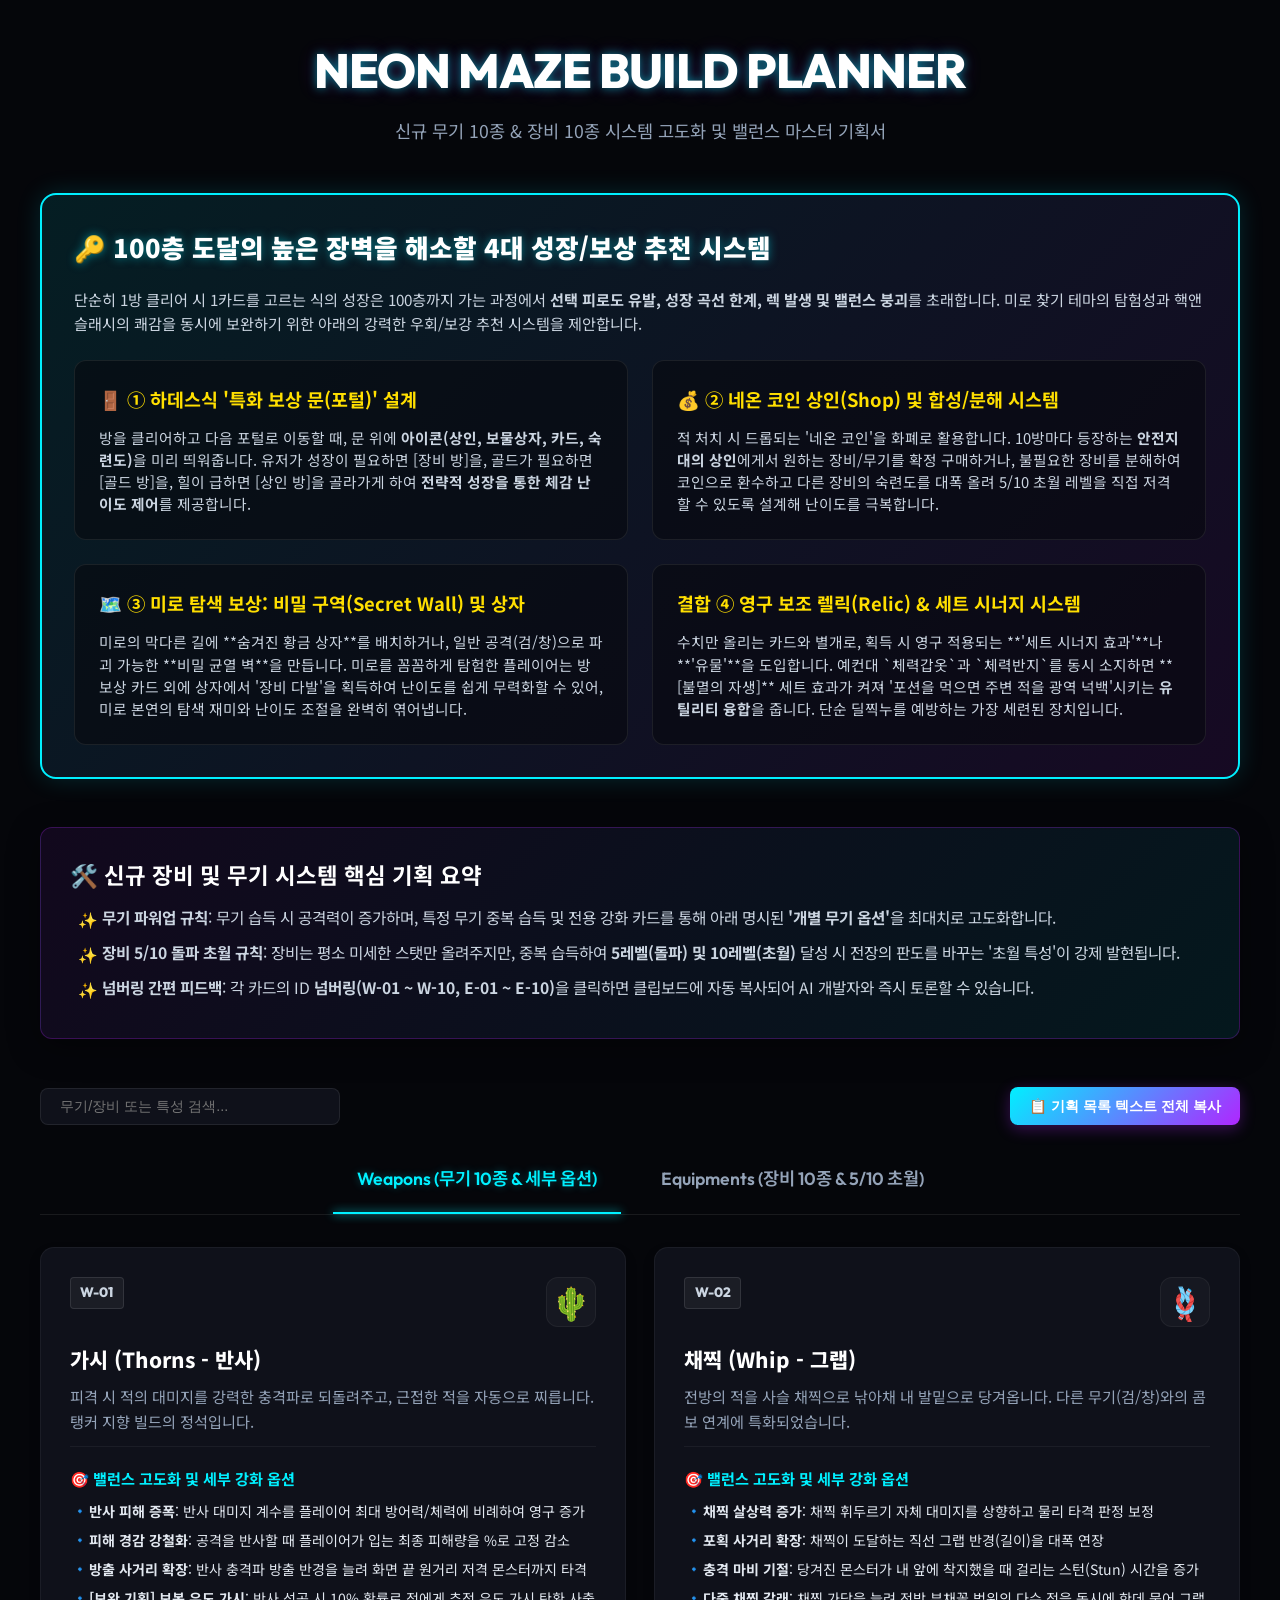
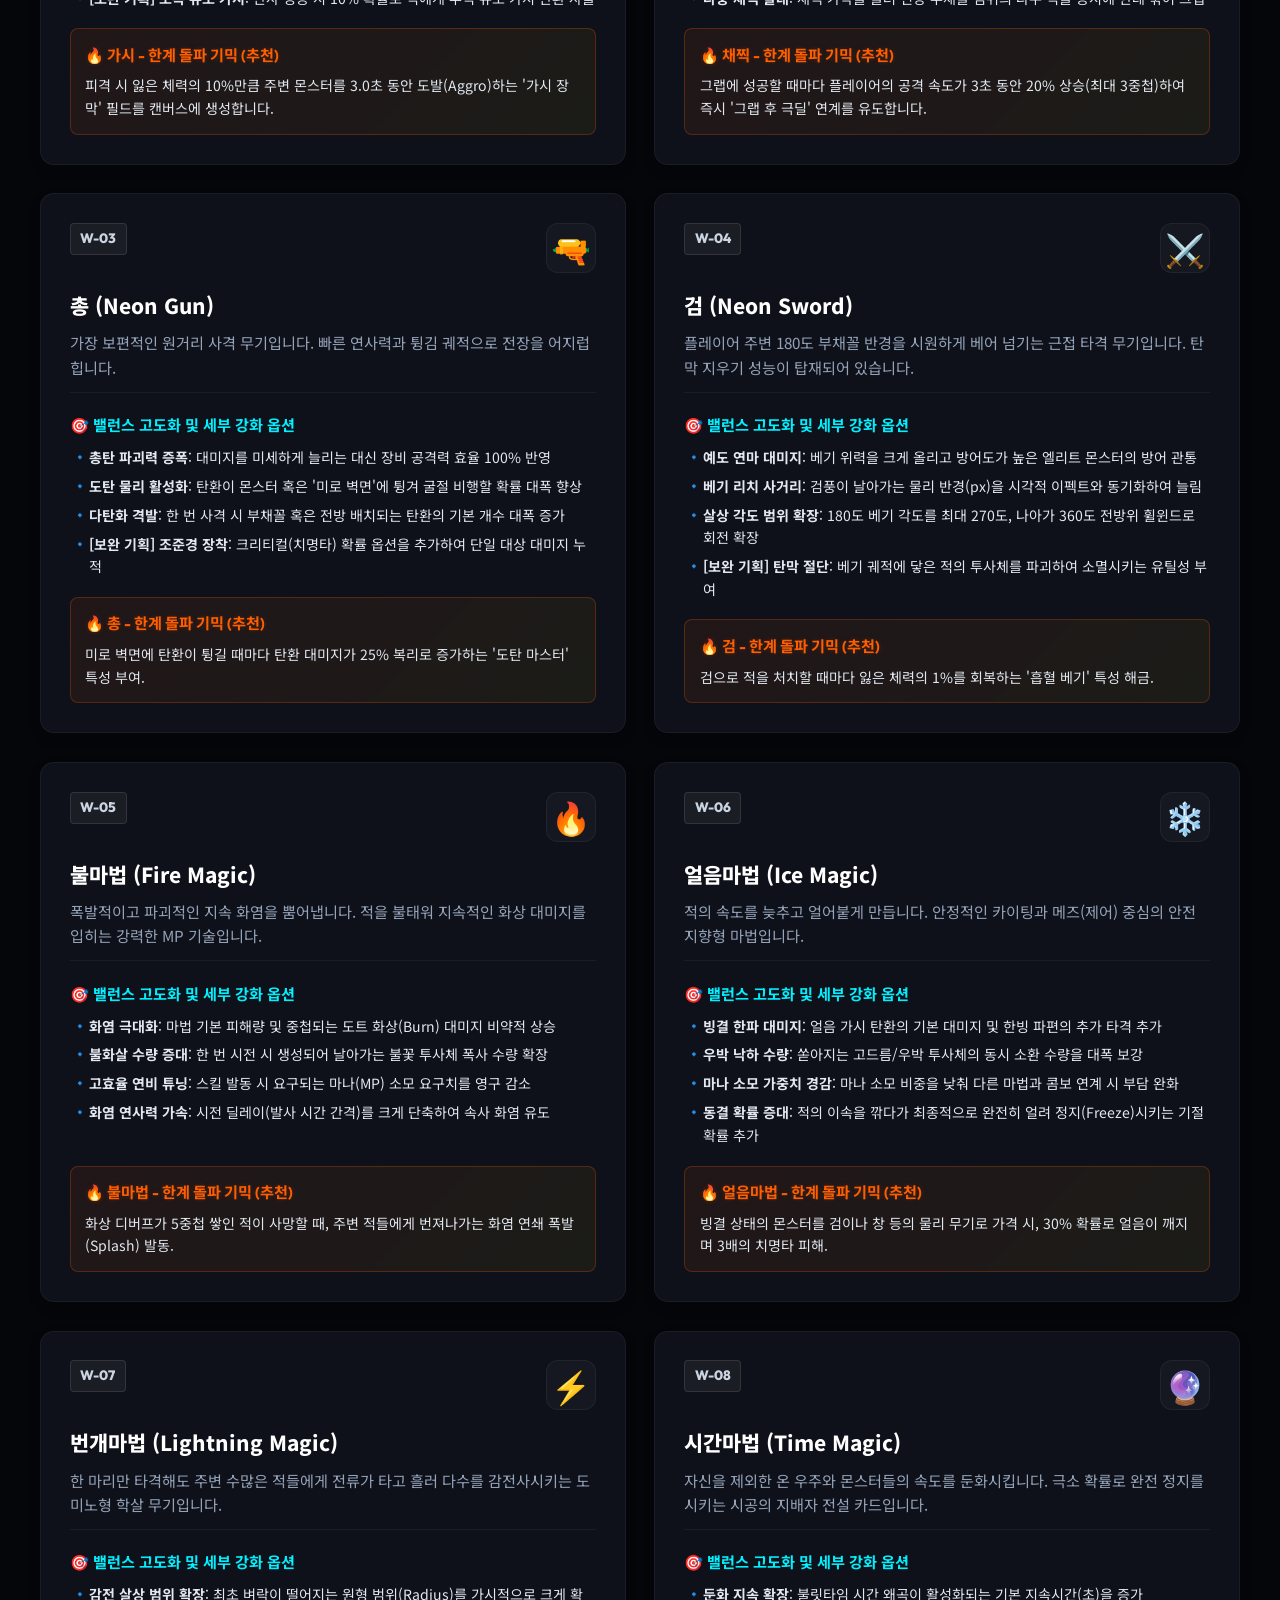
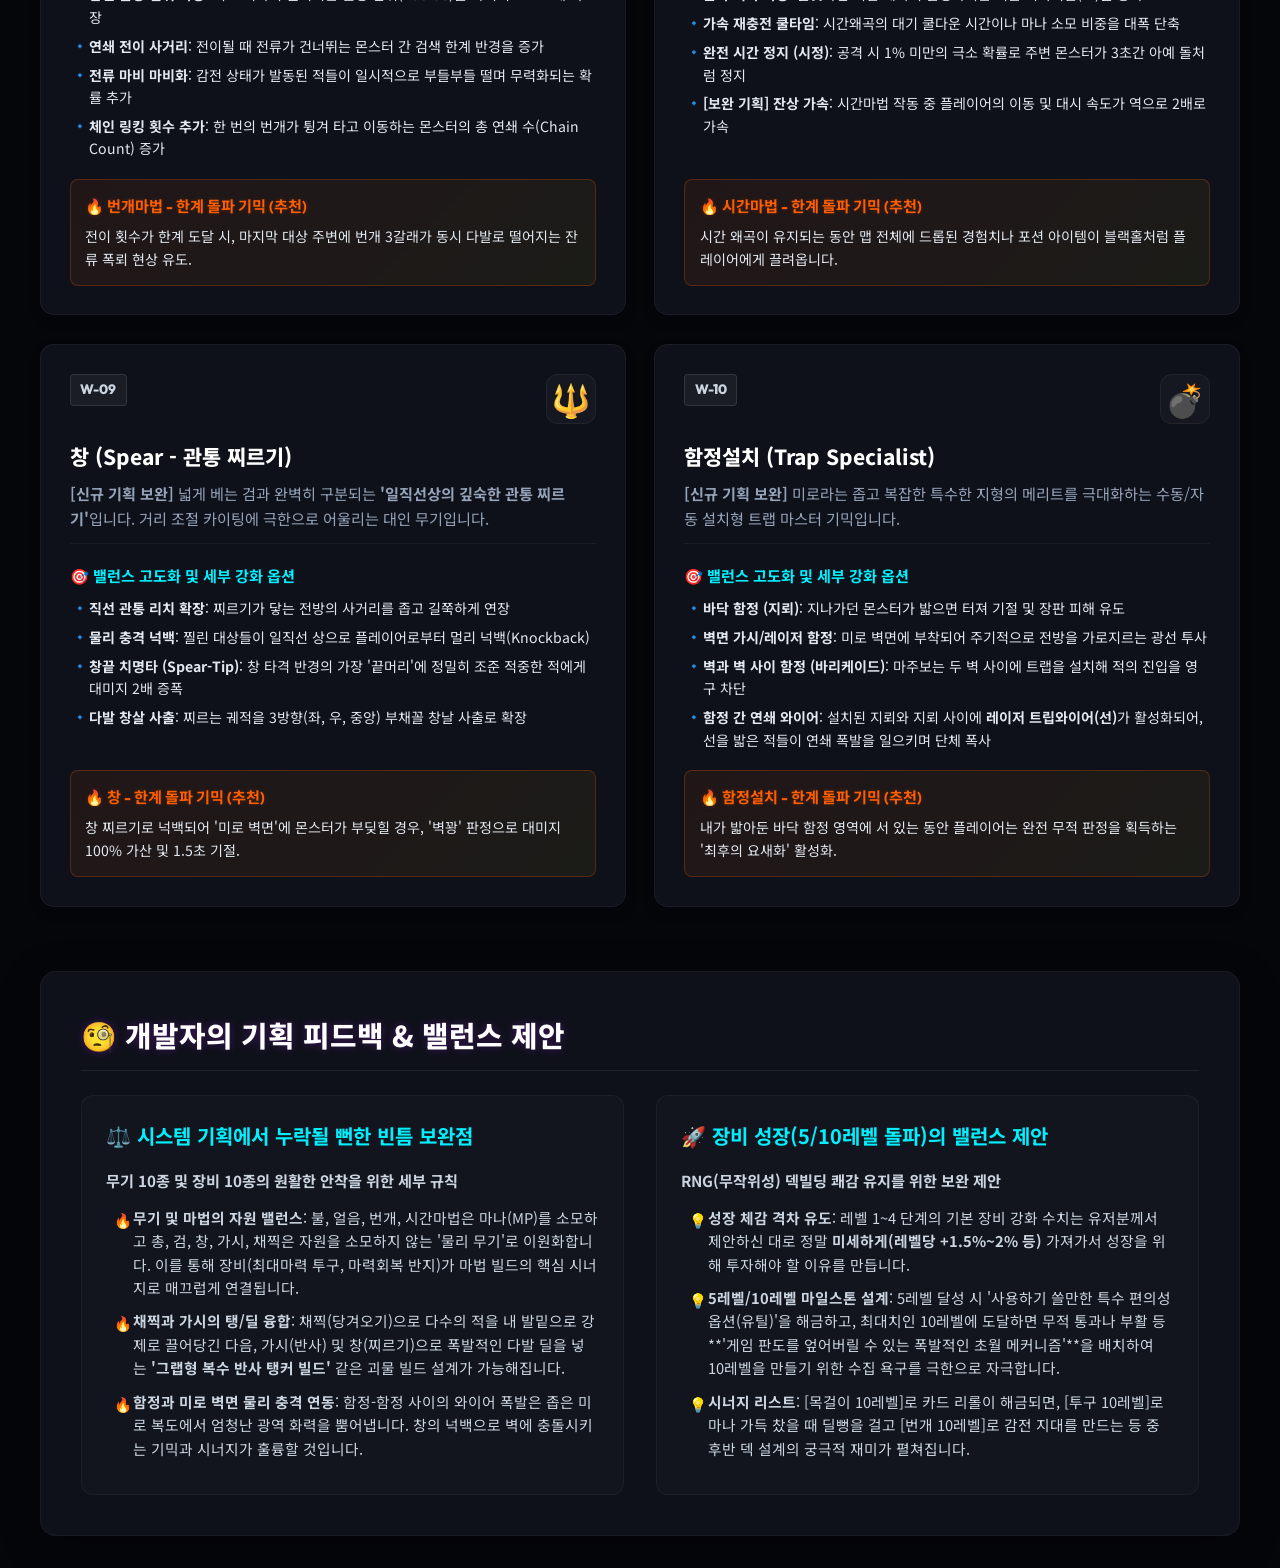
==== commit 29e26615: "이모지 변경" ====
--- a/cards_list.html
+++ b/cards_list.html
@@ -864,7 +864,7 @@
                 <div>
                     <div class="card-header">
                         <span class="card-id" onclick="copyId('W-10')" title="클릭하여 복사">W-10</span>
-                        <div class="card-icon-wrap" style="color: var(--neon-pink);">🪤</div>
+                        <div class="card-icon-wrap" style="color: var(--neon-pink);">💣</div>
                     </div>
                     <div class="card-title">함정설치 (Trap Specialist)</div>
                     <div class="card-description"><strong>[신규 기획 보완]</strong> 미로라는 좁고 복잡한 특수한 지형의 메리트를 극대화하는 수동/자동 설치형 트랩 마스터 기믹입니다.</div>
@@ -1205,7 +1205,7 @@
         text += `W-07. 번개마법 (Lightning Magic) ⚡ (벼락 범위 확대, 전이 사거리 증가, 마비 기절, 연쇄 수량 체인)\\n`;
         text += `W-08. 시간마법 (Time Magic) 🔮 (지속시간 증가, 재충전 쿨타임 감소, 1% 미만 완전 정지, 아이템 블랙홀)\\n`;
         text += `W-09. 창 (Spear - 찌르기) 🔱 (직선 관통 리치, 강력한 밀치기 넉백, 창끝 2배 크리, 벽쾅 기절 시너지)\\n`;
-        text += `W-10. 함정설치 (Trap Specialist) 🪤 (바닥 지뢰, 벽 레이저, 벽 진입 바리케이드, 레이저 연쇄 트립와이어)\\n\\n`;
+        text += `W-10. 함정설치 (Trap Specialist) 💣 (바닥 지뢰, 벽 레이저, 벽 진입 바리케이드, 레이저 연쇄 트립와이어)\\n\\n`;
 
         text += `■ 2. 신규 장비 10종 & 5/10 초월 특성 (Equipments)\\n`;
         text += `E-01. 최대체력 갑옷 (Plate Armor) 🛡️ (HP+4 / 5레벨: 체력 30% 이하 시 뎀감 20% / 10레벨: 사망 시 1회 부활)\\n`;
